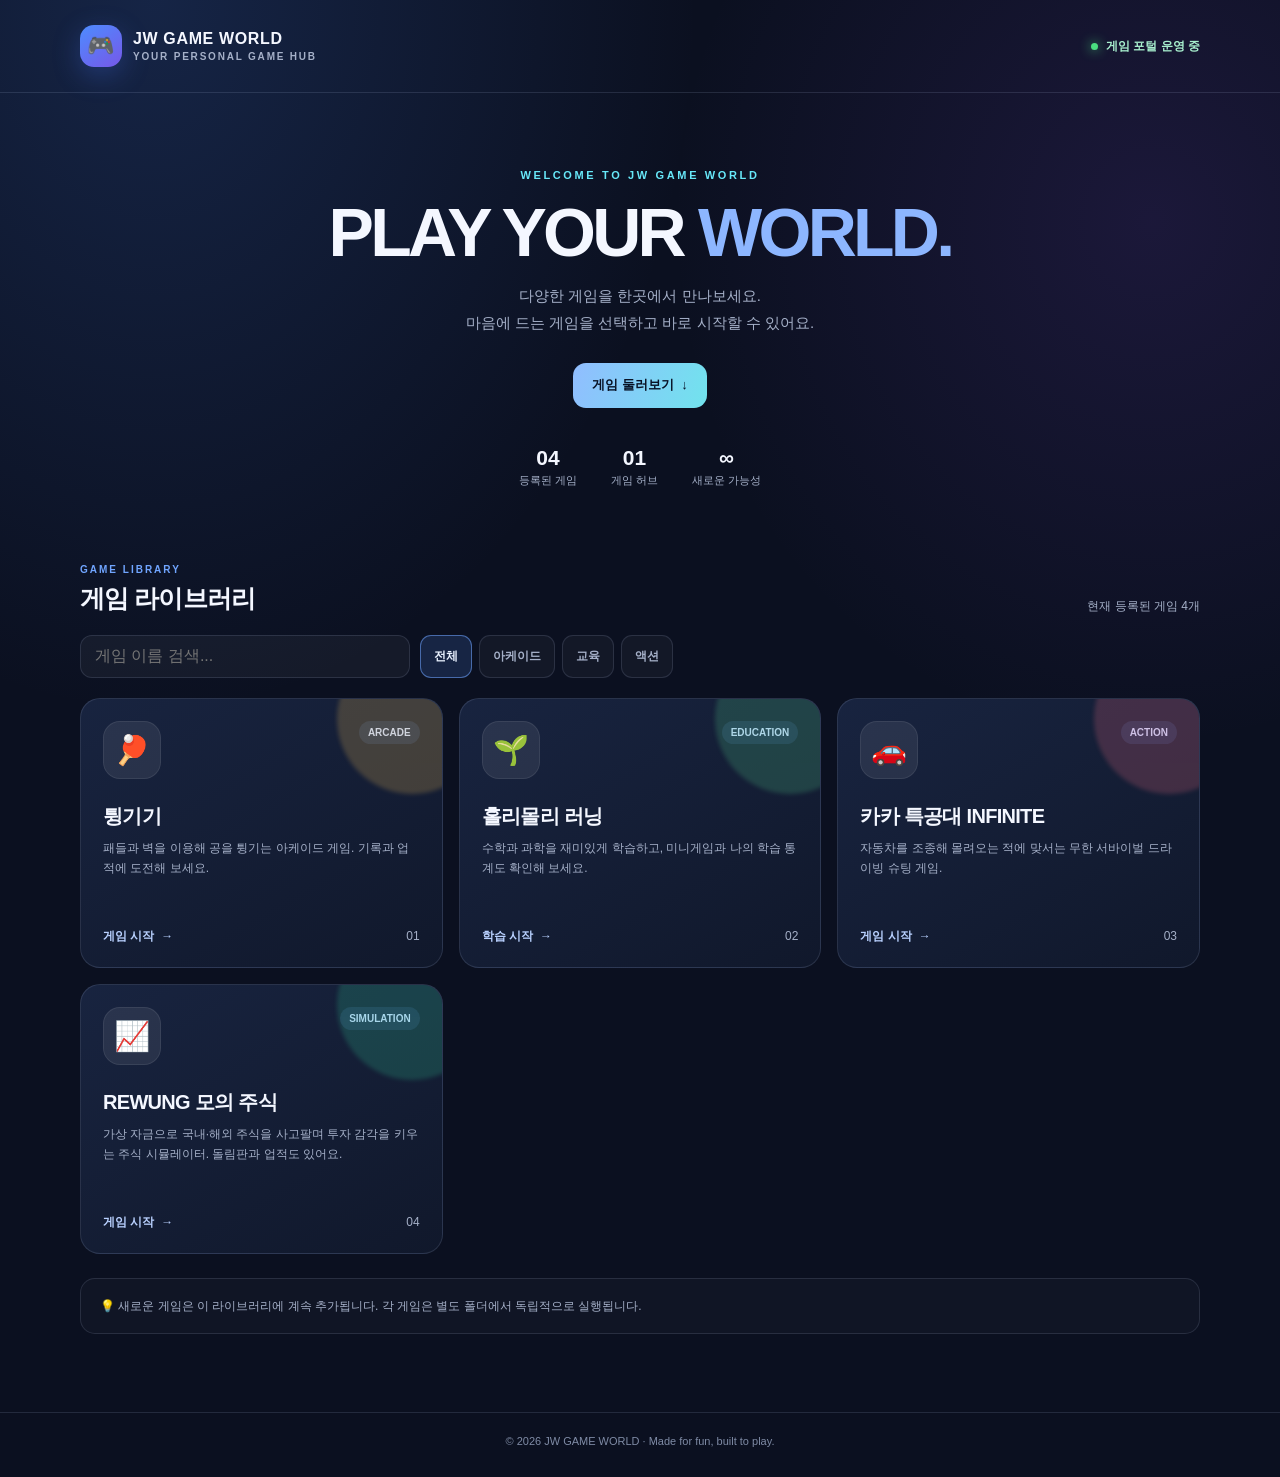
==== index.html @ 1ca13e0a "[ChatGPT] Remove rolling starball from game portal" ====
<!DOCTYPE html>
<html lang="ko">
<head>
  <meta charset="UTF-8">
  <meta name="viewport" content="width=device-width, initial-scale=1.0">
  <meta name="theme-color" content="#0b1020">
  <title>JW GAME WORLD</title>
  <meta name="description" content="JW GAME WORLD - 다양한 게임을 한곳에서 즐기는 나만의 게임 포털">
  <style>
    :root {
      color-scheme: dark;
      --bg: #0b1020;
      --panel: #131b30;
      --panel-hover: #192541;
      --text: #f4f7ff;
      --muted: #a5b0c8;
      --line: rgba(180, 198, 235, .14);
      --blue: #70a5ff;
      --cyan: #67e8f9;
    }
    * { box-sizing: border-box; }
    html { scroll-behavior: smooth; }
    body {
      margin: 0;
      min-height: 100vh;
      color: var(--text);
      background:
        radial-gradient(ellipse at 12% 0%, rgba(55, 102, 190, .24), transparent 34rem),
        radial-gradient(ellipse at 90% 15%, rgba(112, 65, 190, .16), transparent 30rem),
        var(--bg);
      font-family: Inter, Pretendard, -apple-system, BlinkMacSystemFont, "Segoe UI", sans-serif;
    }
    a { color: inherit; text-decoration: none; }
    button, input { font: inherit; }
    .wrap { width: min(1120px, calc(100% - 40px)); margin: 0 auto; }
    header { padding: 25px 0; border-bottom: 1px solid var(--line); }
    .nav { display: flex; align-items: center; justify-content: space-between; gap: 16px; }
    .brand { display: flex; align-items: center; gap: 11px; font-weight: 850; letter-spacing: .04em; }
    .brand-mark {
      display: grid; place-items: center; width: 42px; height: 42px; border-radius: 14px;
      background: linear-gradient(145deg, #4d8cff, #7658e8); font-size: 22px;
      box-shadow: 0 8px 28px rgba(76, 123, 255, .28);
    }
    .brand small { display: block; margin-top: 3px; color: var(--muted); font-size: 10px; letter-spacing: .18em; }
    .online { display: inline-flex; align-items: center; gap: 8px; color: #a8f0ce; font-size: 12px; font-weight: 700; }
    .online::before { content: ""; width: 7px; height: 7px; border-radius: 50%; background: #4ade80; box-shadow: 0 0 12px #4ade80; }
    .hero { padding: 76px 0 48px; text-align: center; }
    .eyebrow { color: var(--cyan); font-size: 11px; font-weight: 800; letter-spacing: .24em; }
    h1 { margin: 16px 0 14px; font-size: clamp(38px, 7vw, 68px); line-height: 1.04; letter-spacing: -.055em; }
    h1 span { color: #8db6ff; }
    .intro { max-width: 560px; margin: 0 auto; color: var(--muted); font-size: 15px; line-height: 1.8; }
    .hero-actions { display: flex; justify-content: center; gap: 12px; margin-top: 27px; flex-wrap: wrap; }
    .primary, .secondary { display: inline-flex; align-items: center; justify-content: center; min-height: 45px; padding: 0 19px; border-radius: 13px; font-size: 13px; font-weight: 800; transition: transform .18s, background .18s; }
    .primary { color: #081226; background: linear-gradient(110deg, #91bdff, #71e3ed); }
    .secondary { border: 1px solid var(--line); background: rgba(255,255,255,.035); color: var(--text); }
    .primary:hover, .secondary:hover { transform: translateY(-2px); }
    .stats { display: flex; justify-content: center; gap: 34px; margin-top: 38px; }
    .stat strong { display: block; font-size: 21px; }
    .stat span { color: var(--muted); font-size: 11px; }
    main { padding: 28px 0 78px; }
    .section-top { display: flex; align-items: end; justify-content: space-between; gap: 18px; margin-bottom: 20px; }
    .section-kicker { color: var(--blue); font-size: 10px; font-weight: 850; letter-spacing: .2em; }
    h2 { margin: 7px 0 0; font-size: 25px; letter-spacing: -.035em; }
    .section-note { color: var(--muted); font-size: 12px; }
    .toolbar { display: flex; gap: 10px; margin-bottom: 20px; }
    .search { width: min(100%, 330px); min-height: 43px; padding: 0 14px; border: 1px solid var(--line); border-radius: 12px; outline: none; background: rgba(255,255,255,.045); color: var(--text); }
    .search:focus { border-color: #76a8ff; box-shadow: 0 0 0 3px rgba(118,168,255,.12); }
    .filters { display: flex; gap: 7px; flex-wrap: wrap; }
    .filter { padding: 0 13px; min-height: 40px; border: 1px solid var(--line); border-radius: 11px; color: var(--muted); background: rgba(255,255,255,.035); cursor: pointer; font-size: 12px; font-weight: 700; }
    .filter[aria-pressed="true"] { color: #eaf2ff; border-color: rgba(112,165,255,.55); background: rgba(80,133,230,.18); }
    .grid { display: grid; grid-template-columns: repeat(3, minmax(0, 1fr)); gap: 16px; }
    .game-card {
      position: relative; display: flex; min-height: 270px; flex-direction: column; overflow: hidden;
      padding: 22px; border: 1px solid var(--line); border-radius: 20px;
      background: linear-gradient(150deg, rgba(25,37,65,.96), rgba(17,25,44,.96));
      transition: transform .2s, border-color .2s, background .2s;
    }
    .game-card:hover { transform: translateY(-5px); border-color: rgba(126,171,255,.5); background: var(--panel-hover); }
    .game-card[hidden] { display: none; }
    .card-glow { position: absolute; width: 150px; height: 150px; right: -45px; top: -55px; border-radius: 50%; filter: blur(2px); opacity: .2; pointer-events: none; }
    .bounce .card-glow { background: #ffc857; }
    .learning .card-glow { background: #58d68d; }
    .kaka .card-glow { background: #fb7185; }
    .stock .card-glow { background: #35d39a; }
    .card-head { display: flex; align-items: flex-start; justify-content: space-between; gap: 12px; }
    .game-icon { display: grid; place-items: center; width: 58px; height: 58px; border-radius: 17px; font-size: 29px; background: rgba(255,255,255,.08); border: 1px solid rgba(255,255,255,.08); }
    .tag { padding: 6px 9px; border-radius: 999px; color: #c5d7ff; background: rgba(112,165,255,.13); font-size: 10px; font-weight: 800; }
    .game-card h3 { margin: 24px 0 8px; font-size: 20px; letter-spacing: -.035em; }
    .game-card p { min-height: 42px; margin: 0; color: var(--muted); font-size: 12px; line-height: 1.7; }
    .card-bottom { display: flex; align-items: center; justify-content: space-between; gap: 10px; margin-top: auto; padding-top: 22px; }
    .launch { display: inline-flex; align-items: center; gap: 7px; color: #b9d1ff; font-size: 12px; font-weight: 850; }
    .launch span { transition: transform .18s; }
    .game-card:hover .launch span { transform: translateX(4px); }
    .empty { display: none; padding: 35px; border: 1px dashed var(--line); border-radius: 16px; color: var(--muted); text-align: center; }
    .empty.show { display: block; }
    .note { margin-top: 24px; padding: 17px 19px; border: 1px solid var(--line); border-radius: 15px; color: var(--muted); background: rgba(255,255,255,.025); font-size: 12px; line-height: 1.7; }
    footer { padding: 22px 0 30px; border-top: 1px solid var(--line); color: #7f8ba5; text-align: center; font-size: 11px; }
    @media (max-width: 760px) {
      .grid { grid-template-columns: repeat(2, minmax(0, 1fr)); }
      .hero { padding-top: 58px; }
      .section-top { align-items: flex-start; flex-direction: column; }
    }
    @media (max-width: 520px) {
      .wrap { width: min(100% - 28px, 1120px); }
      header { padding: 17px 0; }
      .grid { grid-template-columns: 1fr; }
      .game-card { min-height: 245px; }
      .toolbar { flex-direction: column; }
      .search { width: 100%; }
      .stats { gap: 22px; }
      .hero { padding: 52px 0 35px; }
      .intro { font-size: 13px; }
    }
  </style>
</head>
<body>
  <header>
    <div class="wrap nav">
      <a class="brand" href="./" aria-label="JW GAME WORLD 홈">
        <span class="brand-mark">🎮</span>
        <span>JW GAME WORLD<small>YOUR PERSONAL GAME HUB</small></span>
      </a>
      <span class="online">게임 포털 운영 중</span>
    </div>
  </header>

  <section class="hero">
    <div class="wrap">
      <div class="eyebrow">WELCOME TO JW GAME WORLD</div>
      <h1>PLAY YOUR <span>WORLD.</span></h1>
      <p class="intro">다양한 게임을 한곳에서 만나보세요.<br>마음에 드는 게임을 선택하고 바로 시작할 수 있어요.</p>
      <div class="hero-actions">
        <a class="primary" href="#games">게임 둘러보기&nbsp; ↓</a>
      </div>
      <div class="stats" aria-label="게임 통계">
        <div class="stat"><strong>04</strong><span>등록된 게임</span></div>
        <div class="stat"><strong>01</strong><span>게임 허브</span></div>
        <div class="stat"><strong>∞</strong><span>새로운 가능성</span></div>
      </div>
    </div>
  </section>

  <main class="wrap" id="games">
    <div class="section-top">
      <div><div class="section-kicker">GAME LIBRARY</div><h2>게임 라이브러리</h2></div>
      <div class="section-note">현재 등록된 게임 4개</div>
    </div>
    <div class="toolbar">
      <input class="search" id="gameSearch" type="search" placeholder="게임 이름 검색..." aria-label="게임 이름 검색">
      <div class="filters" aria-label="카테고리 필터">
        <button class="filter" type="button" data-filter="all" aria-pressed="true">전체</button>
        <button class="filter" type="button" data-filter="arcade" aria-pressed="false">아케이드</button>
        <button class="filter" type="button" data-filter="education" aria-pressed="false">교육</button>
        <button class="filter" type="button" data-filter="action" aria-pressed="false">액션</button>
      </div>
    </div>

    <div class="grid" id="gameGrid">
      <a class="game-card bounce" href="./bounce/" data-category="arcade" data-name="튕기기 벽 튕기기 아케이드">
        <span class="card-glow"></span>
        <div class="card-head"><span class="game-icon">🏓</span><span class="tag">ARCADE</span></div>
        <h3>튕기기</h3>
        <p>패들과 벽을 이용해 공을 튕기는 아케이드 게임. 기록과 업적에 도전해 보세요.</p>
        <div class="card-bottom"><span class="launch">게임 시작 <span>→</span></span><span class="section-note">01</span></div>
      </a>

      <a class="game-card learning" href="./holimoli/" data-category="education" data-name="홀리몰리 러닝 수학 과학 학습">
        <span class="card-glow"></span>
        <div class="card-head"><span class="game-icon">🌱</span><span class="tag">EDUCATION</span></div>
        <h3>홀리몰리 러닝</h3>
        <p>수학과 과학을 재미있게 학습하고, 미니게임과 나의 학습 통계도 확인해 보세요.</p>
        <div class="card-bottom"><span class="launch">학습 시작 <span>→</span></span><span class="section-note">02</span></div>
      </a>

      <a class="game-card kaka" href="./kaka/" data-category="action" data-name="카카 특공대 infinite 자동차 서바이벌 슈팅">
        <span class="card-glow"></span>
        <div class="card-head"><span class="game-icon">🚗</span><span class="tag">ACTION</span></div>
        <h3>카카 특공대 INFINITE</h3>
        <p>자동차를 조종해 몰려오는 적에 맞서는 무한 서바이벌 드라이빙 슈팅 게임.</p>
        <div class="card-bottom"><span class="launch">게임 시작 <span>→</span></span><span class="section-note">03</span></div>
      </a>

      <a class="game-card stock" href="./stock/" data-category="education" data-name="모의 주식 주식 투자 시뮬레이터 증권 경제 학습">
        <span class="card-glow"></span>
        <div class="card-head"><span class="game-icon">📈</span><span class="tag">SIMULATION</span></div>
        <h3>REWUNG 모의 주식</h3>
        <p>가상 자금으로 국내·해외 주식을 사고팔며 투자 감각을 키우는 주식 시뮬레이터. 돌림판과 업적도 있어요.</p>
        <div class="card-bottom"><span class="launch">게임 시작 <span>→</span></span><span class="section-note">04</span></div>
      </a>
    </div>
    <div class="empty" id="emptyState">검색 결과가 없어요. 다른 이름이나 카테고리를 선택해 보세요.</div>
    <div class="note">💡 새로운 게임은 이 라이브러리에 계속 추가됩니다. 각 게임은 별도 폴더에서 독립적으로 실행됩니다.</div>
  </main>

  <footer><div class="wrap">© 2026 JW GAME WORLD · Made for fun, built to play.</div></footer>

  <script>
    (() => {
      const search = document.getElementById('gameSearch');
      const cards = [...document.querySelectorAll('.game-card')];
      const filters = [...document.querySelectorAll('.filter')];
      const empty = document.getElementById('emptyState');
      let category = 'all';

      function updateGames() {
        const query = search.value.trim().toLocaleLowerCase();
        let visible = 0;
        cards.forEach(card => {
          const matchesCategory = category === 'all' || card.dataset.category === category;
          const matchesSearch = !query || (card.dataset.name + ' ' + card.innerText).toLocaleLowerCase().includes(query);
          const show = matchesCategory && matchesSearch;
          card.hidden = !show;
          if (show) visible++;
        });
        empty.classList.toggle('show', visible === 0);
      }

      filters.forEach(button => {
        button.addEventListener('click', () => {
          category = button.dataset.filter;
          filters.forEach(item => item.setAttribute('aria-pressed', String(item === button)));
          updateGames();
        });
      });
      search.addEventListener('input', updateGames);
    })();
  </script>
</body>
</html>
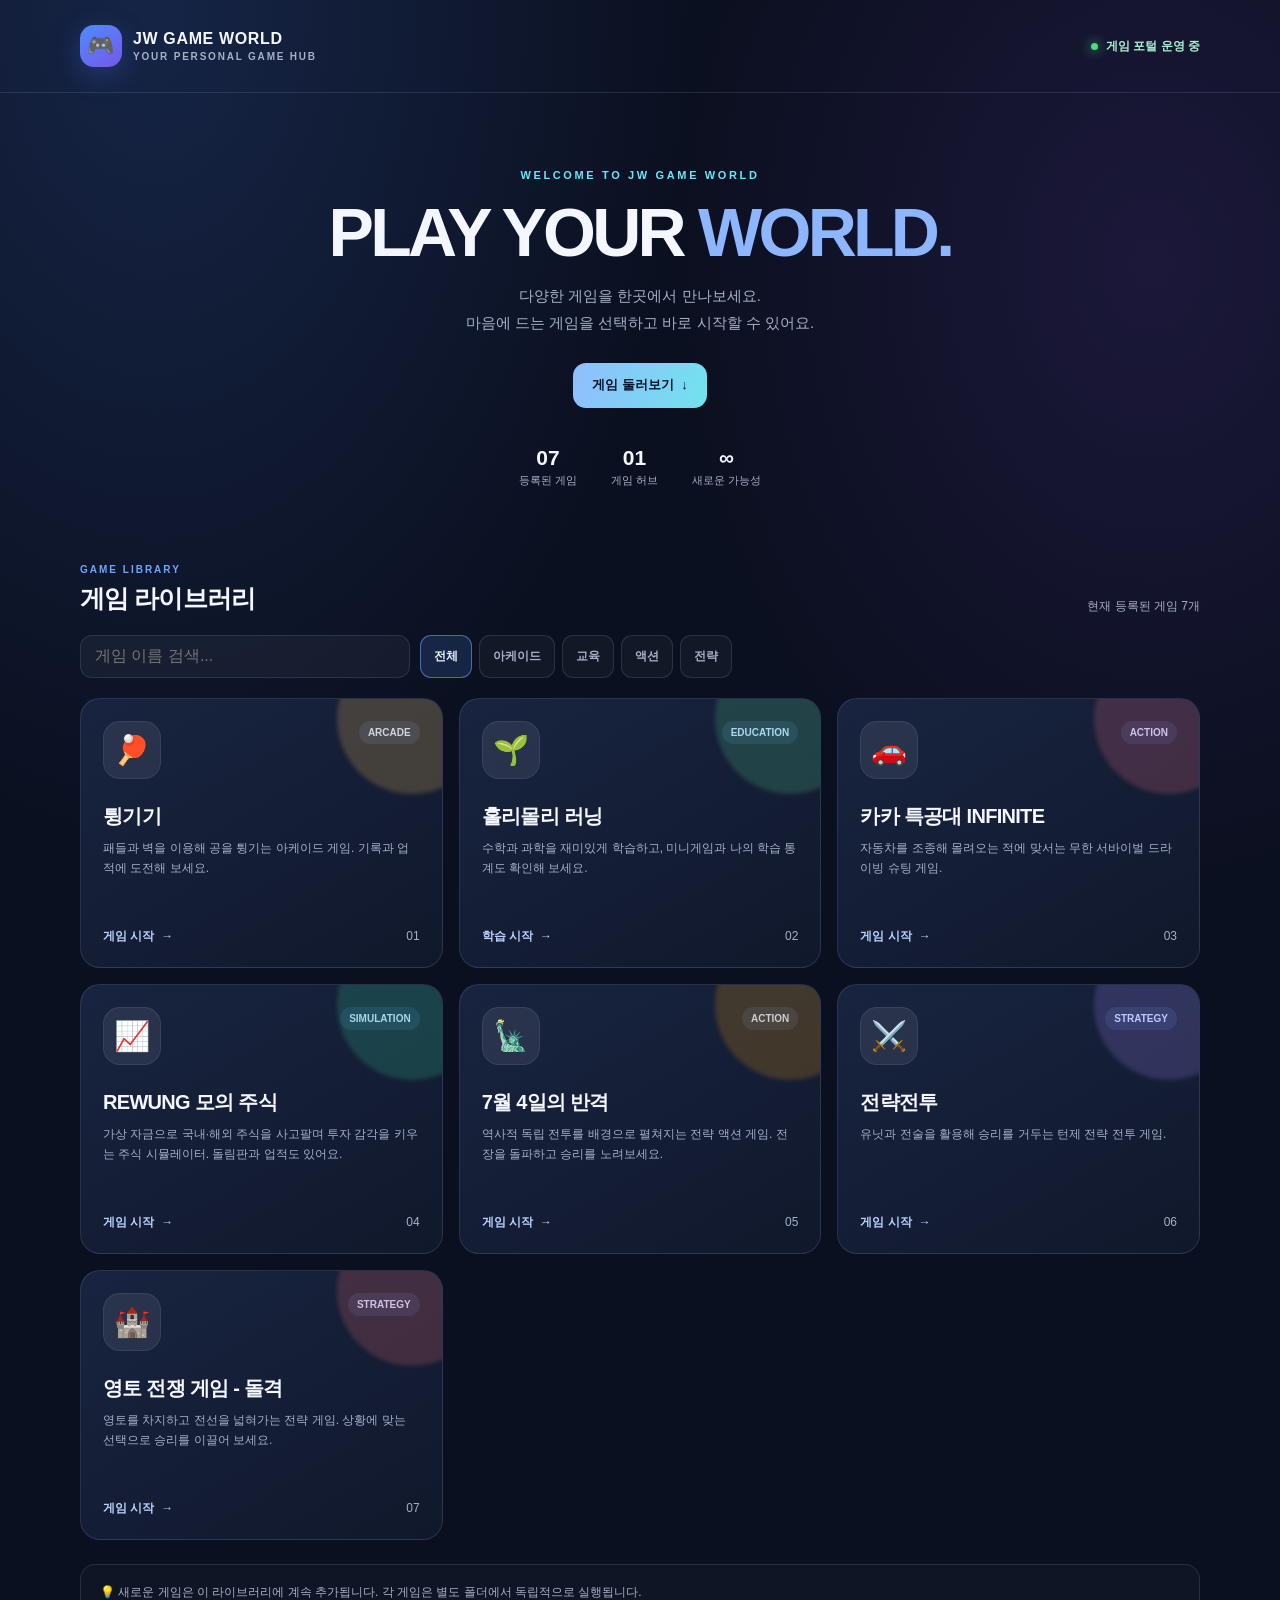
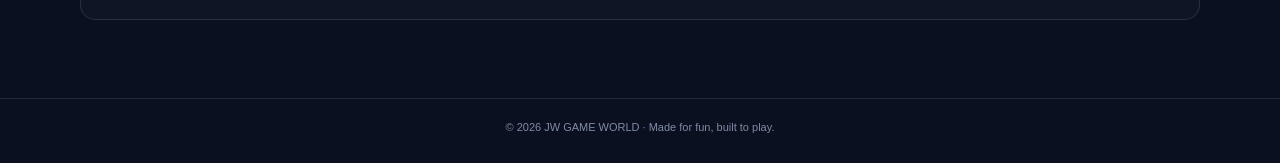
==== commit 727a1a8b: "[ChatGPT] Link remaining games on start page" ====
--- a/index.html
+++ b/index.html
@@ -82,6 +82,9 @@
     .learning .card-glow { background: #58d68d; }
     .kaka .card-glow { background: #fb7185; }
     .stock .card-glow { background: #35d39a; }
+    .independence .card-glow { background: #f59e0b; }
+    .minitactics .card-glow { background: #a78bfa; }
+    .territorywar .card-glow { background: #f87171; }
     .card-head { display: flex; align-items: flex-start; justify-content: space-between; gap: 12px; }
     .game-icon { display: grid; place-items: center; width: 58px; height: 58px; border-radius: 17px; font-size: 29px; background: rgba(255,255,255,.08); border: 1px solid rgba(255,255,255,.08); }
     .tag { padding: 6px 9px; border-radius: 999px; color: #c5d7ff; background: rgba(112,165,255,.13); font-size: 10px; font-weight: 800; }
@@ -133,7 +136,7 @@
         <a class="primary" href="#games">게임 둘러보기&nbsp; ↓</a>
       </div>
       <div class="stats" aria-label="게임 통계">
-        <div class="stat"><strong>04</strong><span>등록된 게임</span></div>
+        <div class="stat"><strong>07</strong><span>등록된 게임</span></div>
         <div class="stat"><strong>01</strong><span>게임 허브</span></div>
         <div class="stat"><strong>∞</strong><span>새로운 가능성</span></div>
       </div>
@@ -143,7 +146,7 @@
   <main class="wrap" id="games">
     <div class="section-top">
       <div><div class="section-kicker">GAME LIBRARY</div><h2>게임 라이브러리</h2></div>
-      <div class="section-note">현재 등록된 게임 4개</div>
+      <div class="section-note">현재 등록된 게임 7개</div>
     </div>
     <div class="toolbar">
       <input class="search" id="gameSearch" type="search" placeholder="게임 이름 검색..." aria-label="게임 이름 검색">
@@ -152,6 +155,7 @@
         <button class="filter" type="button" data-filter="arcade" aria-pressed="false">아케이드</button>
         <button class="filter" type="button" data-filter="education" aria-pressed="false">교육</button>
         <button class="filter" type="button" data-filter="action" aria-pressed="false">액션</button>
+        <button class="filter" type="button" data-filter="strategy" aria-pressed="false">전략</button>
       </div>
     </div>
 
@@ -186,6 +190,30 @@
         <h3>REWUNG 모의 주식</h3>
         <p>가상 자금으로 국내·해외 주식을 사고팔며 투자 감각을 키우는 주식 시뮬레이터. 돌림판과 업적도 있어요.</p>
         <div class="card-bottom"><span class="launch">게임 시작 <span>→</span></span><span class="section-note">04</span></div>
+      </a>
+
+      <a class="game-card independence" href="./independence/" data-category="action" data-name="7월 4일의 반격 독립 전투 전략">
+        <span class="card-glow"></span>
+        <div class="card-head"><span class="game-icon">🗽</span><span class="tag">ACTION</span></div>
+        <h3>7월 4일의 반격</h3>
+        <p>역사적 독립 전투를 배경으로 펼쳐지는 전략 액션 게임. 전장을 돌파하고 승리를 노려보세요.</p>
+        <div class="card-bottom"><span class="launch">게임 시작 <span>→</span></span><span class="section-note">05</span></div>
+      </a>
+
+      <a class="game-card minitactics" href="./minitactics/" data-category="strategy" data-name="전략전투 미니 택틱스 전술">
+        <span class="card-glow"></span>
+        <div class="card-head"><span class="game-icon">⚔️</span><span class="tag">STRATEGY</span></div>
+        <h3>전략전투</h3>
+        <p>유닛과 전술을 활용해 승리를 거두는 턴제 전략 전투 게임.</p>
+        <div class="card-bottom"><span class="launch">게임 시작 <span>→</span></span><span class="section-note">06</span></div>
+      </a>
+
+      <a class="game-card territorywar" href="./territorywar/" data-category="strategy" data-name="영토 전쟁 게임 돌격 영토 점령 전략">
+        <span class="card-glow"></span>
+        <div class="card-head"><span class="game-icon">🏰</span><span class="tag">STRATEGY</span></div>
+        <h3>영토 전쟁 게임 - 돌격</h3>
+        <p>영토를 차지하고 전선을 넓혀가는 전략 게임. 상황에 맞는 선택으로 승리를 이끌어 보세요.</p>
+        <div class="card-bottom"><span class="launch">게임 시작 <span>→</span></span><span class="section-note">07</span></div>
       </a>
     </div>
     <div class="empty" id="emptyState">검색 결과가 없어요. 다른 이름이나 카테고리를 선택해 보세요.</div>
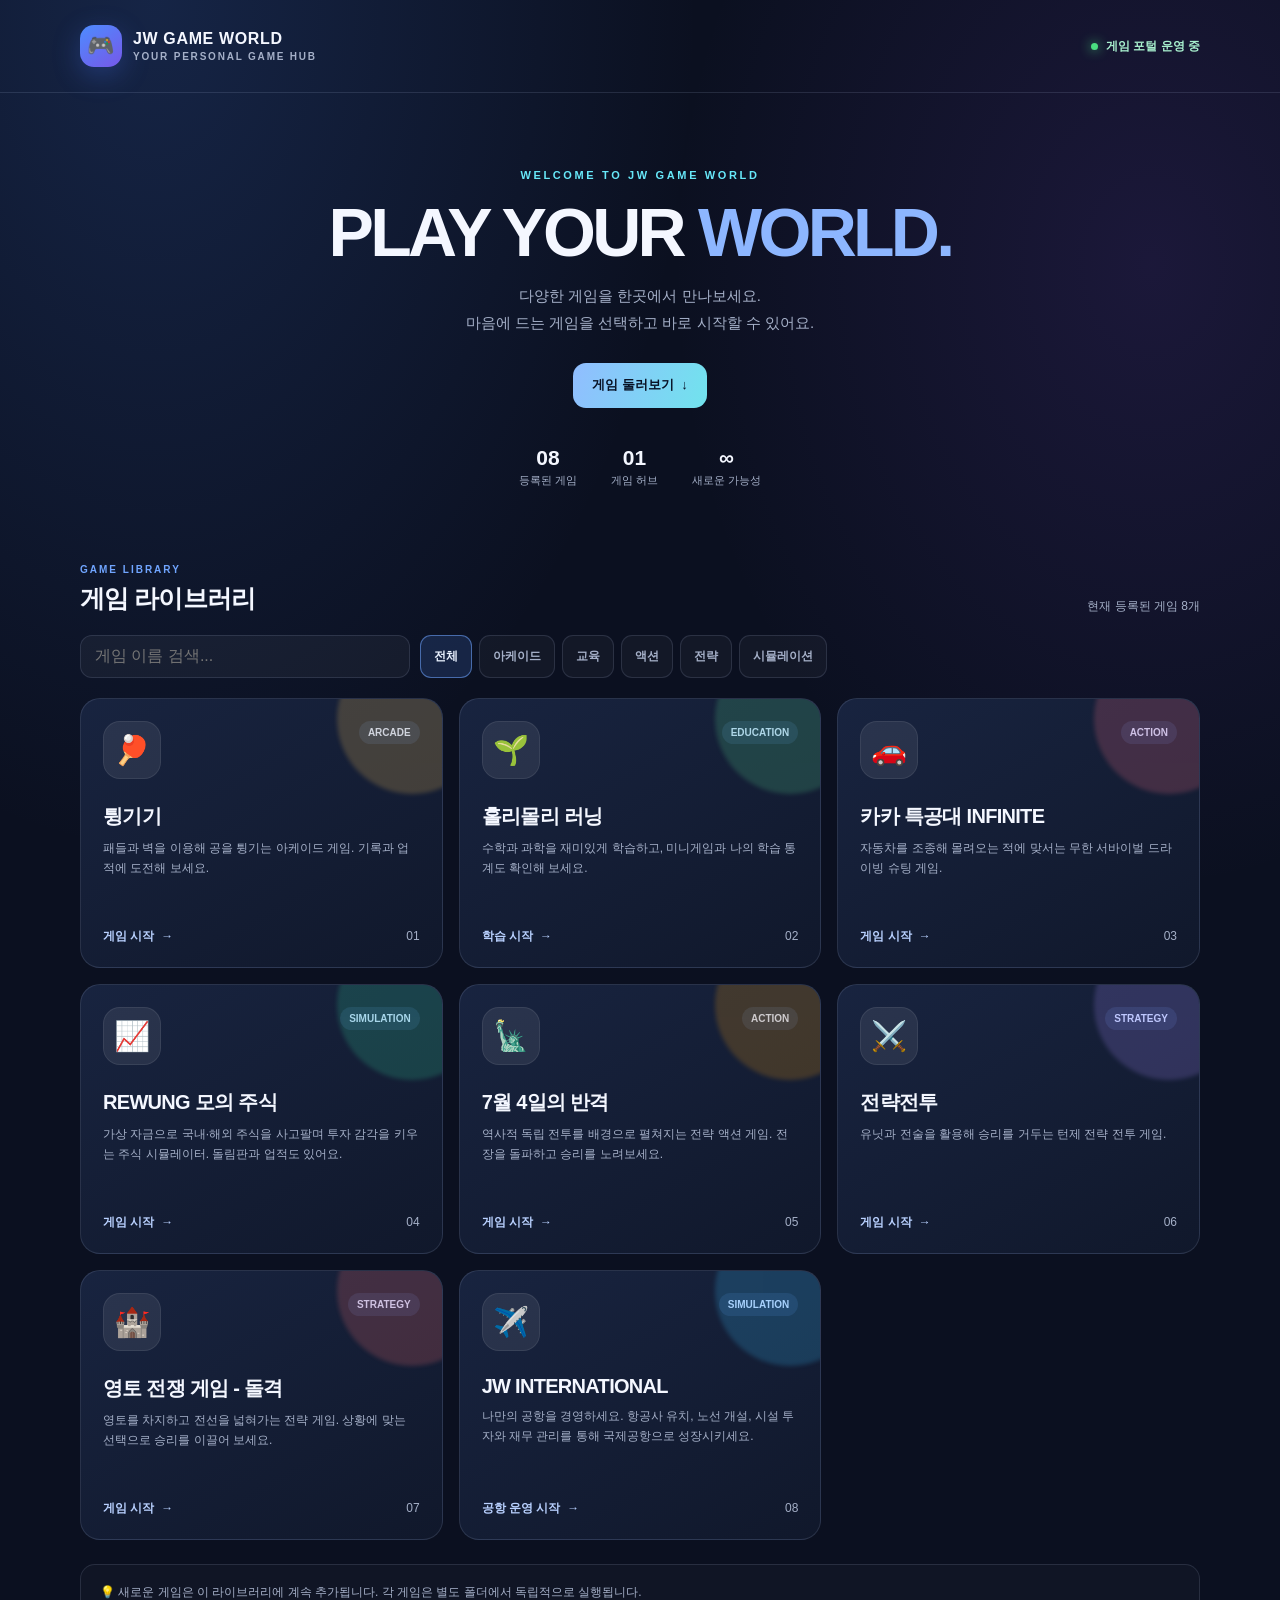
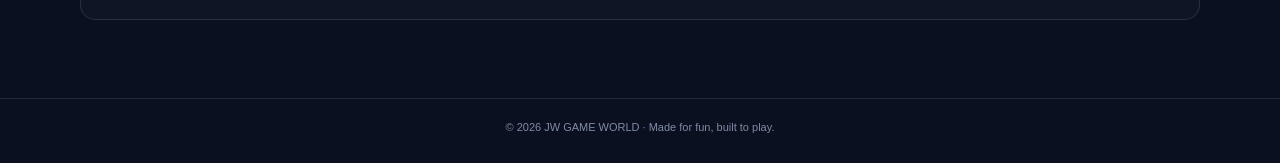
==== commit 86db9c01: "[ChatGPT] Add airport simulator to game portal" ====
--- a/index.html
+++ b/index.html
@@ -85,6 +85,7 @@
     .independence .card-glow { background: #f59e0b; }
     .minitactics .card-glow { background: #a78bfa; }
     .territorywar .card-glow { background: #f87171; }
+    .airport .card-glow { background: #38bdf8; }
     .card-head { display: flex; align-items: flex-start; justify-content: space-between; gap: 12px; }
     .game-icon { display: grid; place-items: center; width: 58px; height: 58px; border-radius: 17px; font-size: 29px; background: rgba(255,255,255,.08); border: 1px solid rgba(255,255,255,.08); }
     .tag { padding: 6px 9px; border-radius: 999px; color: #c5d7ff; background: rgba(112,165,255,.13); font-size: 10px; font-weight: 800; }
@@ -136,7 +137,7 @@
         <a class="primary" href="#games">게임 둘러보기&nbsp; ↓</a>
       </div>
       <div class="stats" aria-label="게임 통계">
-        <div class="stat"><strong>07</strong><span>등록된 게임</span></div>
+        <div class="stat"><strong>08</strong><span>등록된 게임</span></div>
         <div class="stat"><strong>01</strong><span>게임 허브</span></div>
         <div class="stat"><strong>∞</strong><span>새로운 가능성</span></div>
       </div>
@@ -146,7 +147,7 @@
   <main class="wrap" id="games">
     <div class="section-top">
       <div><div class="section-kicker">GAME LIBRARY</div><h2>게임 라이브러리</h2></div>
-      <div class="section-note">현재 등록된 게임 7개</div>
+      <div class="section-note">현재 등록된 게임 8개</div>
     </div>
     <div class="toolbar">
       <input class="search" id="gameSearch" type="search" placeholder="게임 이름 검색..." aria-label="게임 이름 검색">
@@ -156,6 +157,7 @@
         <button class="filter" type="button" data-filter="education" aria-pressed="false">교육</button>
         <button class="filter" type="button" data-filter="action" aria-pressed="false">액션</button>
         <button class="filter" type="button" data-filter="strategy" aria-pressed="false">전략</button>
+        <button class="filter" type="button" data-filter="simulation" aria-pressed="false">시뮬레이션</button>
       </div>
     </div>
 
@@ -214,6 +216,14 @@
         <h3>영토 전쟁 게임 - 돌격</h3>
         <p>영토를 차지하고 전선을 넓혀가는 전략 게임. 상황에 맞는 선택으로 승리를 이끌어 보세요.</p>
         <div class="card-bottom"><span class="launch">게임 시작 <span>→</span></span><span class="section-note">07</span></div>
+      </a>
+
+      <a class="game-card airport" href="./airport/" data-category="simulation" data-name="jw international 공항 운영 시뮬레이터 공항 경영 항공사">
+        <span class="card-glow"></span>
+        <div class="card-head"><span class="game-icon">✈️</span><span class="tag">SIMULATION</span></div>
+        <h3>JW INTERNATIONAL</h3>
+        <p>나만의 공항을 경영하세요. 항공사 유치, 노선 개설, 시설 투자와 재무 관리를 통해 국제공항으로 성장시키세요.</p>
+        <div class="card-bottom"><span class="launch">공항 운영 시작 <span>→</span></span><span class="section-note">08</span></div>
       </a>
     </div>
     <div class="empty" id="emptyState">검색 결과가 없어요. 다른 이름이나 카테고리를 선택해 보세요.</div>
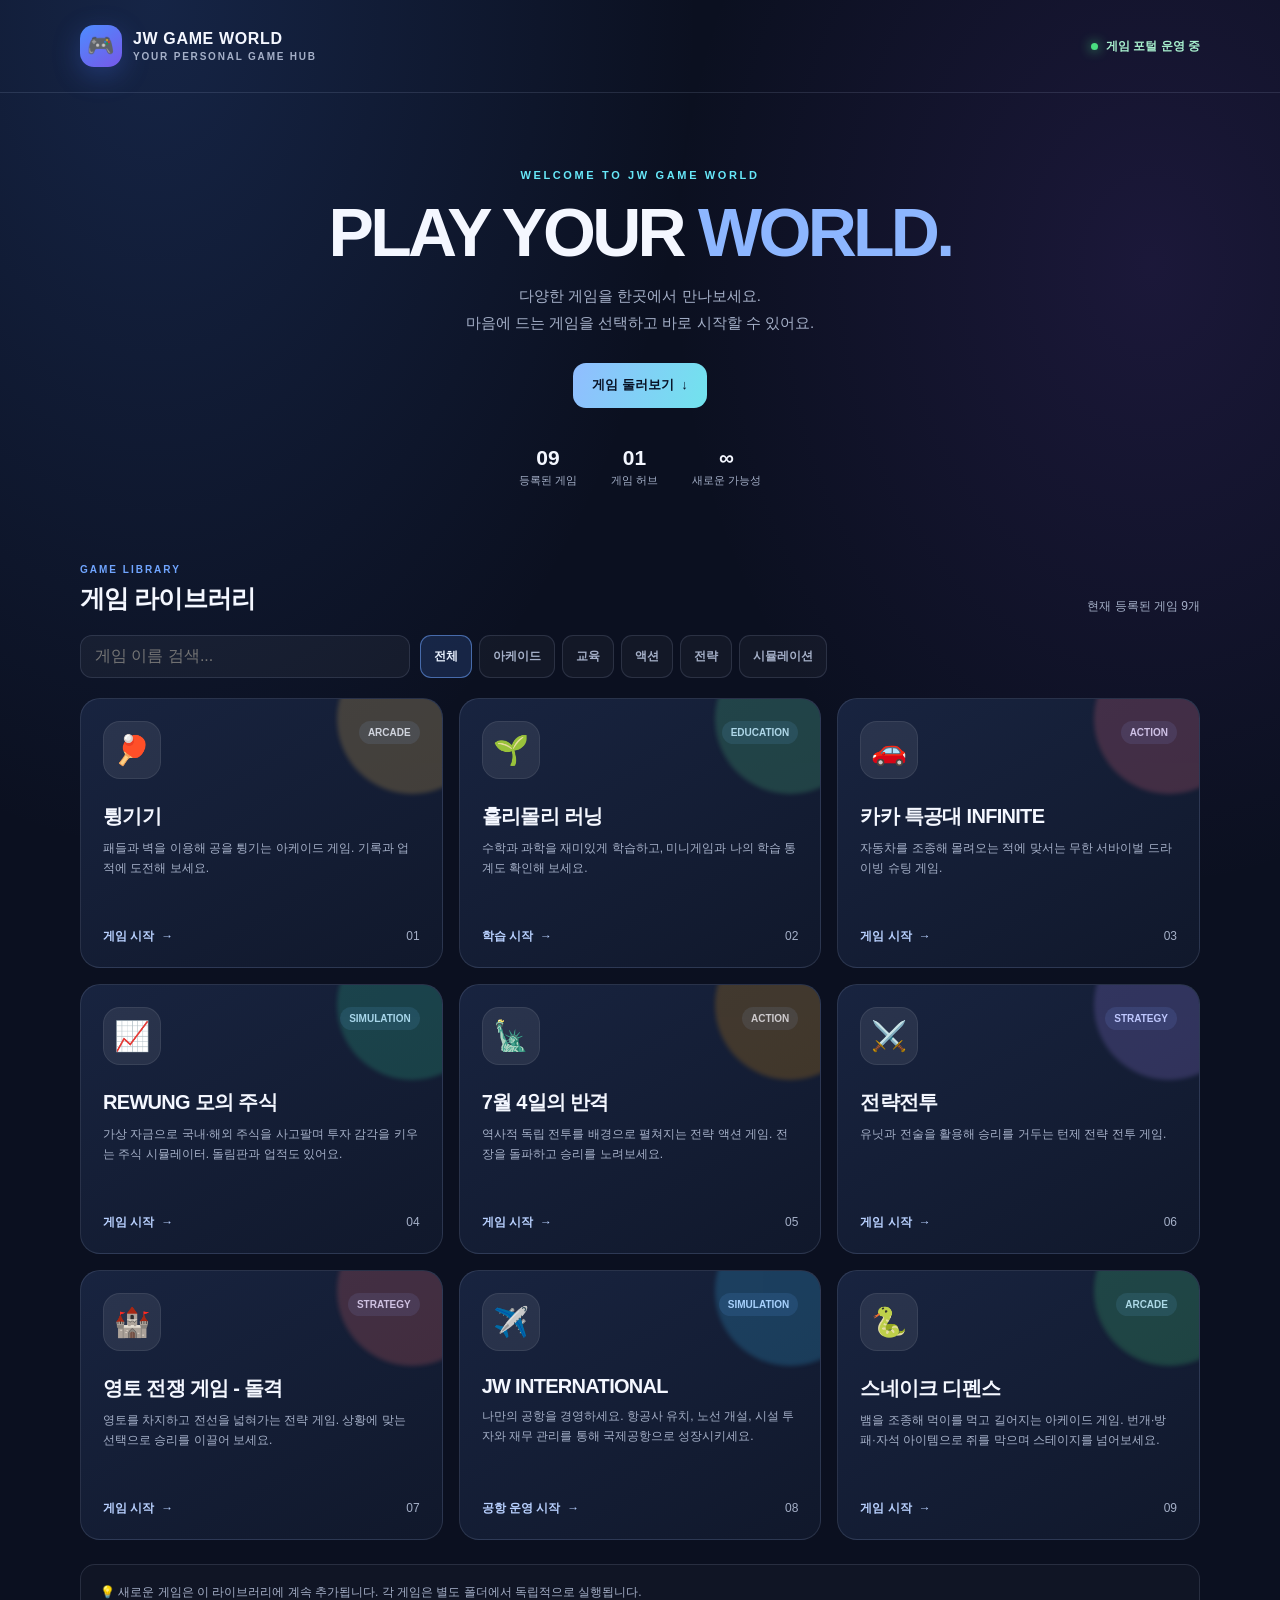
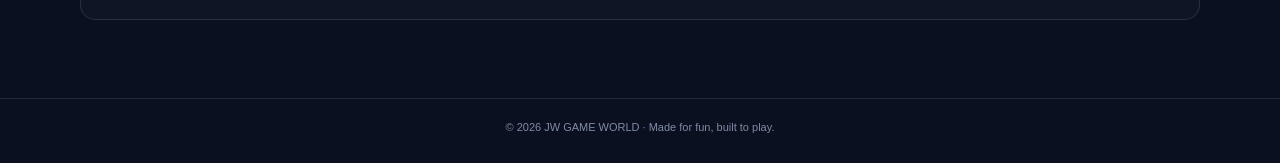
==== commit 64cb0a6e: "[Claude] 시작페이지에 스네이크 디펜스 카드 연결" ====
--- a/index.html
+++ b/index.html
@@ -86,6 +86,7 @@
     .minitactics .card-glow { background: #a78bfa; }
     .territorywar .card-glow { background: #f87171; }
     .airport .card-glow { background: #38bdf8; }
+    .snake .card-glow { background: #4ade80; }
     .card-head { display: flex; align-items: flex-start; justify-content: space-between; gap: 12px; }
     .game-icon { display: grid; place-items: center; width: 58px; height: 58px; border-radius: 17px; font-size: 29px; background: rgba(255,255,255,.08); border: 1px solid rgba(255,255,255,.08); }
     .tag { padding: 6px 9px; border-radius: 999px; color: #c5d7ff; background: rgba(112,165,255,.13); font-size: 10px; font-weight: 800; }
@@ -137,7 +138,7 @@
         <a class="primary" href="#games">게임 둘러보기&nbsp; ↓</a>
       </div>
       <div class="stats" aria-label="게임 통계">
-        <div class="stat"><strong>08</strong><span>등록된 게임</span></div>
+        <div class="stat"><strong>09</strong><span>등록된 게임</span></div>
         <div class="stat"><strong>01</strong><span>게임 허브</span></div>
         <div class="stat"><strong>∞</strong><span>새로운 가능성</span></div>
       </div>
@@ -147,7 +148,7 @@
   <main class="wrap" id="games">
     <div class="section-top">
       <div><div class="section-kicker">GAME LIBRARY</div><h2>게임 라이브러리</h2></div>
-      <div class="section-note">현재 등록된 게임 8개</div>
+      <div class="section-note">현재 등록된 게임 9개</div>
     </div>
     <div class="toolbar">
       <input class="search" id="gameSearch" type="search" placeholder="게임 이름 검색..." aria-label="게임 이름 검색">
@@ -224,6 +225,14 @@
         <h3>JW INTERNATIONAL</h3>
         <p>나만의 공항을 경영하세요. 항공사 유치, 노선 개설, 시설 투자와 재무 관리를 통해 국제공항으로 성장시키세요.</p>
         <div class="card-bottom"><span class="launch">공항 운영 시작 <span>→</span></span><span class="section-note">08</span></div>
+      </a>
+
+      <a class="game-card snake" href="./snake/" data-category="arcade" data-name="스네이크 디펜스 뱀 먹이 아이템 스테이지 아케이드">
+        <span class="card-glow"></span>
+        <div class="card-head"><span class="game-icon">🐍</span><span class="tag">ARCADE</span></div>
+        <h3>스네이크 디펜스</h3>
+        <p>뱀을 조종해 먹이를 먹고 길어지는 아케이드 게임. 번개·방패·자석 아이템으로 쥐를 막으며 스테이지를 넘어보세요.</p>
+        <div class="card-bottom"><span class="launch">게임 시작 <span>→</span></span><span class="section-note">09</span></div>
       </a>
     </div>
     <div class="empty" id="emptyState">검색 결과가 없어요. 다른 이름이나 카테고리를 선택해 보세요.</div>
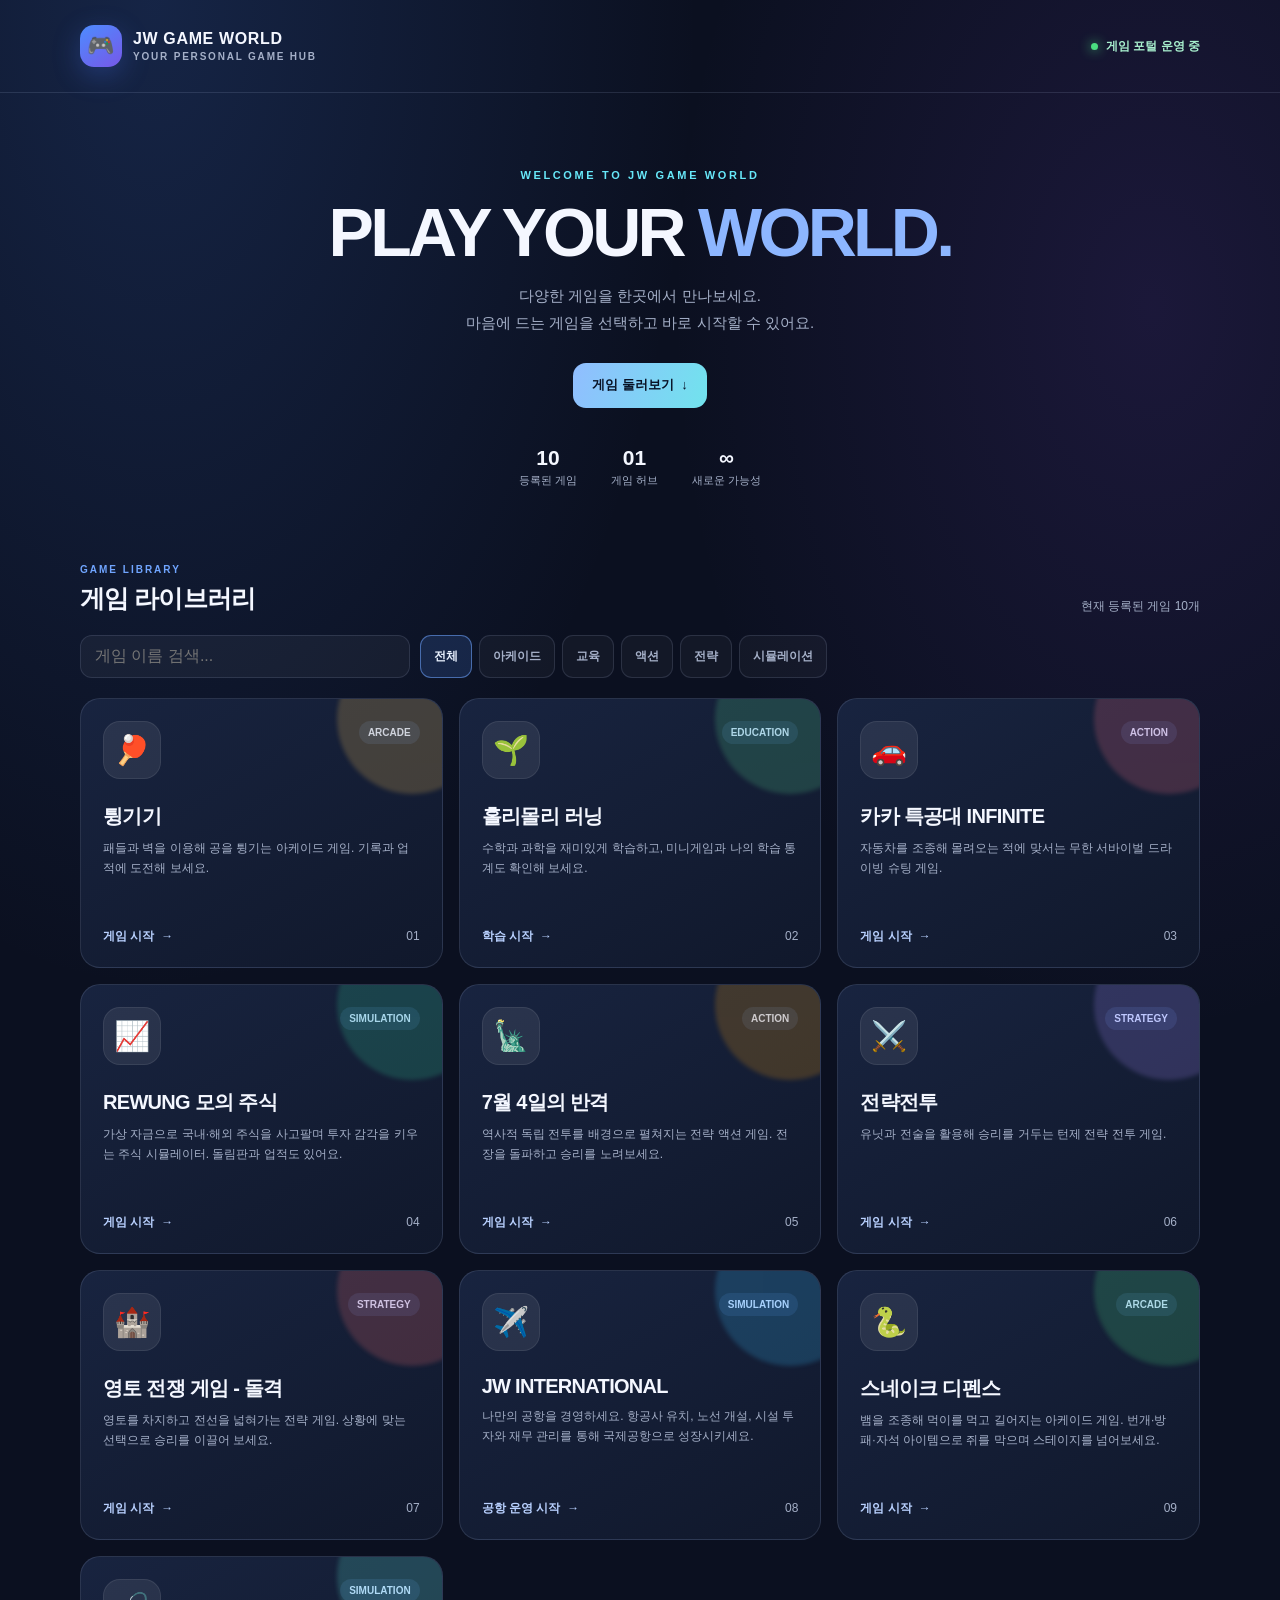
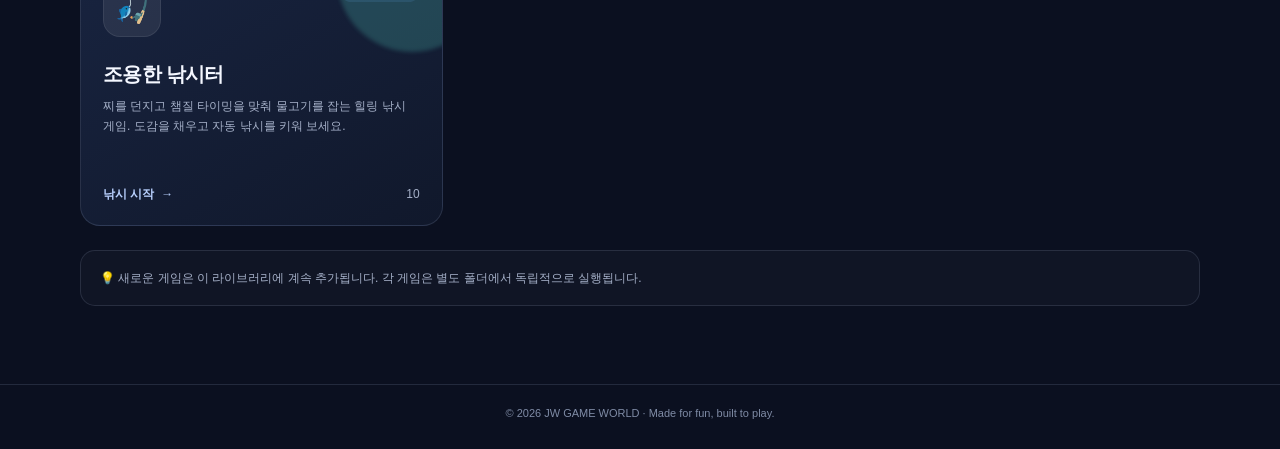
==== commit bc52d0bb: "[Claude] 조용한 낚시터 게임 추가 및 시작페이지 연결" ====
--- a/index.html
+++ b/index.html
@@ -87,6 +87,7 @@
     .territorywar .card-glow { background: #f87171; }
     .airport .card-glow { background: #38bdf8; }
     .snake .card-glow { background: #4ade80; }
+    .fishing .card-glow { background: #5eead4; }
     .card-head { display: flex; align-items: flex-start; justify-content: space-between; gap: 12px; }
     .game-icon { display: grid; place-items: center; width: 58px; height: 58px; border-radius: 17px; font-size: 29px; background: rgba(255,255,255,.08); border: 1px solid rgba(255,255,255,.08); }
     .tag { padding: 6px 9px; border-radius: 999px; color: #c5d7ff; background: rgba(112,165,255,.13); font-size: 10px; font-weight: 800; }
@@ -138,7 +139,7 @@
         <a class="primary" href="#games">게임 둘러보기&nbsp; ↓</a>
       </div>
       <div class="stats" aria-label="게임 통계">
-        <div class="stat"><strong>09</strong><span>등록된 게임</span></div>
+        <div class="stat"><strong>10</strong><span>등록된 게임</span></div>
         <div class="stat"><strong>01</strong><span>게임 허브</span></div>
         <div class="stat"><strong>∞</strong><span>새로운 가능성</span></div>
       </div>
@@ -148,7 +149,7 @@
   <main class="wrap" id="games">
     <div class="section-top">
       <div><div class="section-kicker">GAME LIBRARY</div><h2>게임 라이브러리</h2></div>
-      <div class="section-note">현재 등록된 게임 9개</div>
+      <div class="section-note">현재 등록된 게임 10개</div>
     </div>
     <div class="toolbar">
       <input class="search" id="gameSearch" type="search" placeholder="게임 이름 검색..." aria-label="게임 이름 검색">
@@ -233,6 +234,14 @@
         <h3>스네이크 디펜스</h3>
         <p>뱀을 조종해 먹이를 먹고 길어지는 아케이드 게임. 번개·방패·자석 아이템으로 쥐를 막으며 스테이지를 넘어보세요.</p>
         <div class="card-bottom"><span class="launch">게임 시작 <span>→</span></span><span class="section-note">09</span></div>
+      </a>
+
+      <a class="game-card fishing" href="./fishing/" data-category="simulation" data-name="조용한 낚시터 낚시 힐링 물고기 도감 방치">
+        <span class="card-glow"></span>
+        <div class="card-head"><span class="game-icon">🎣</span><span class="tag">SIMULATION</span></div>
+        <h3>조용한 낚시터</h3>
+        <p>찌를 던지고 챔질 타이밍을 맞춰 물고기를 잡는 힐링 낚시 게임. 도감을 채우고 자동 낚시를 키워 보세요.</p>
+        <div class="card-bottom"><span class="launch">낚시 시작 <span>→</span></span><span class="section-note">10</span></div>
       </a>
     </div>
     <div class="empty" id="emptyState">검색 결과가 없어요. 다른 이름이나 카테고리를 선택해 보세요.</div>
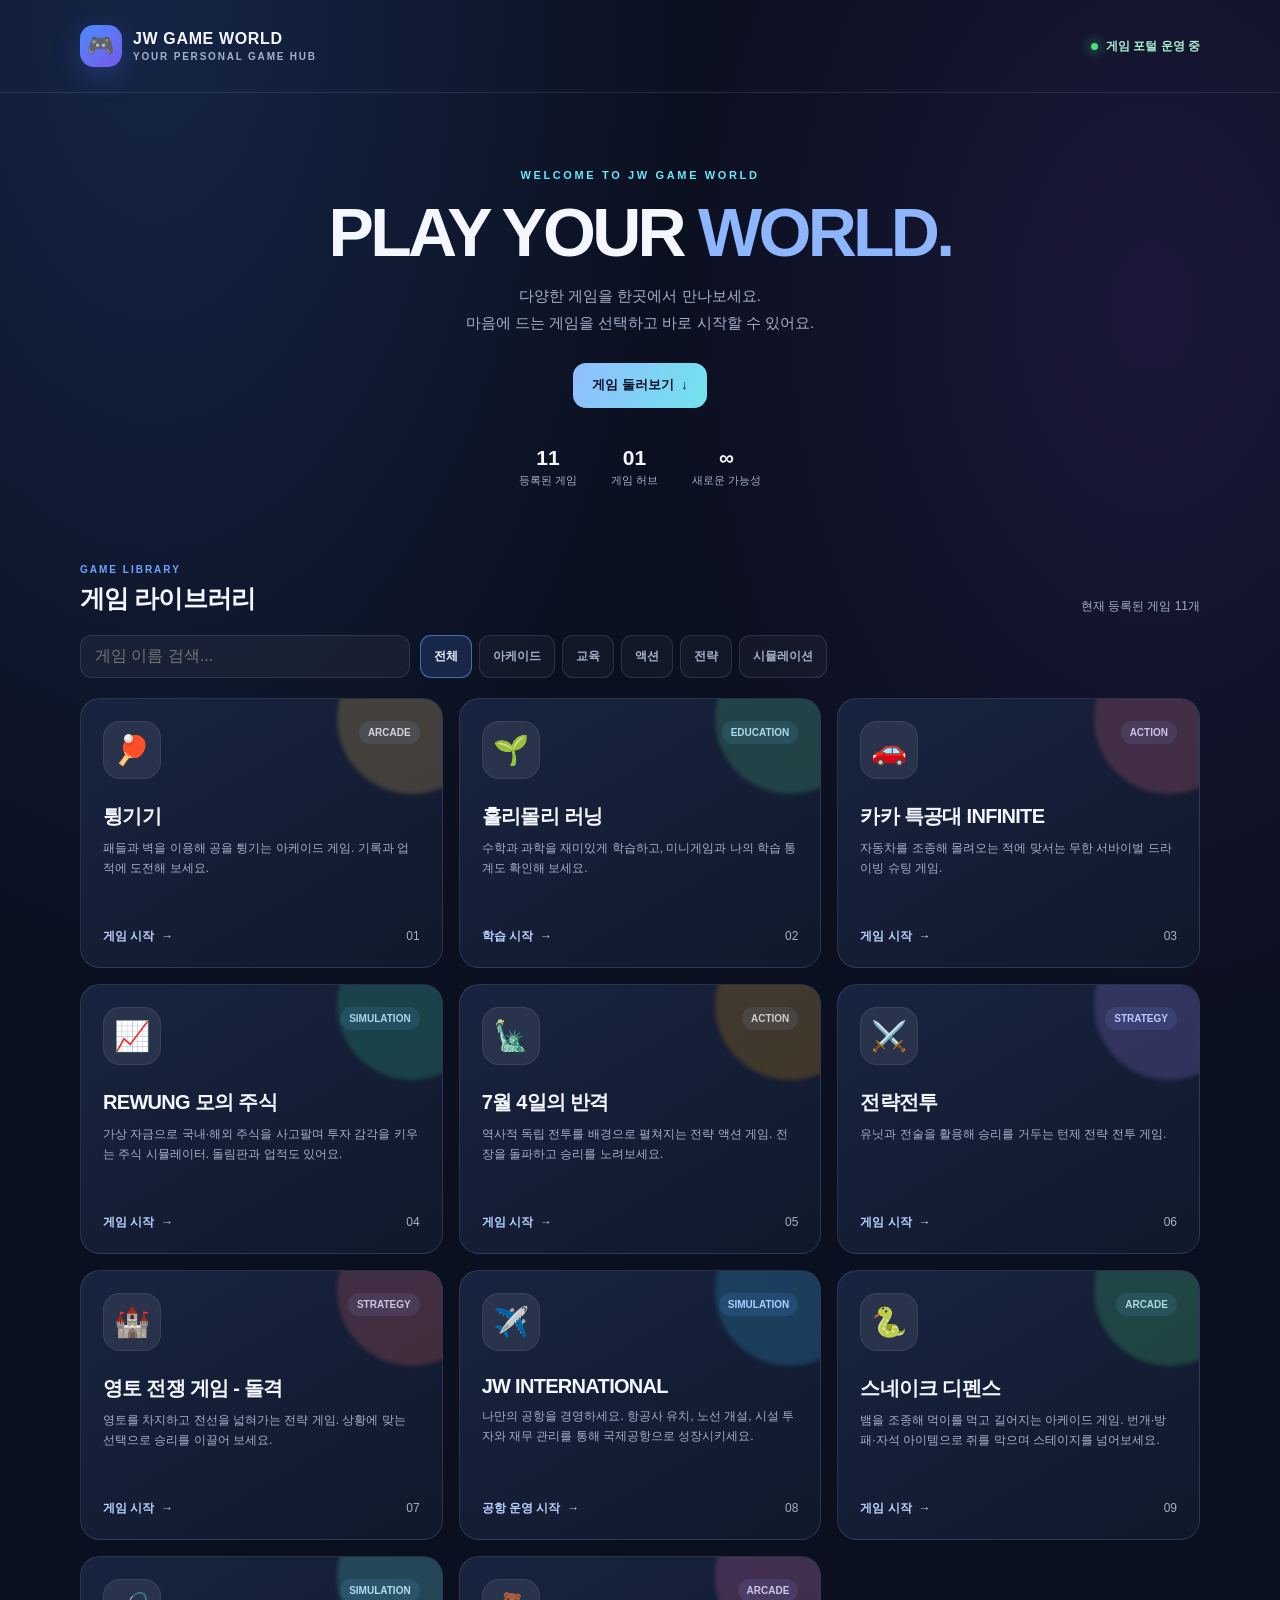
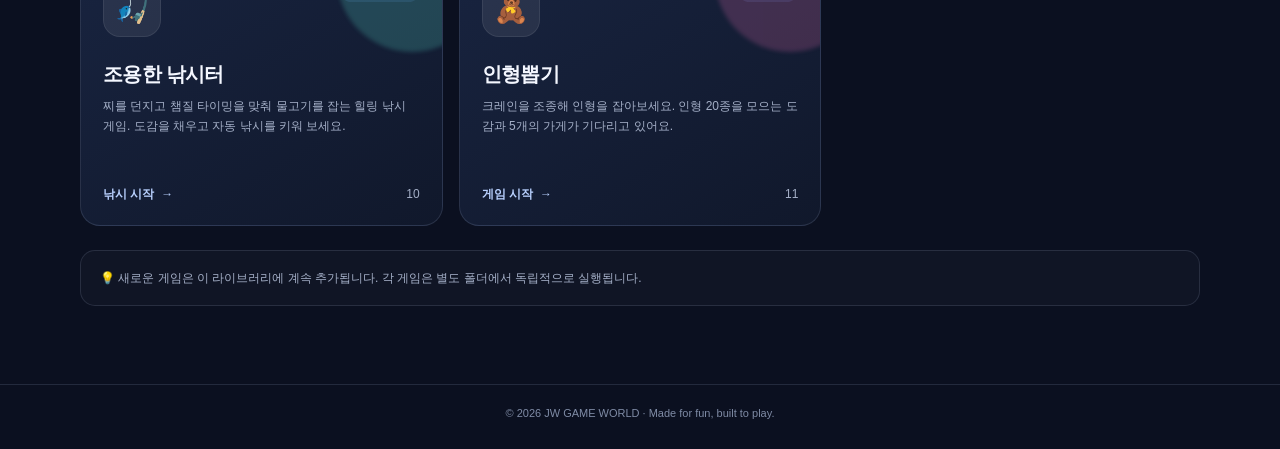
==== commit e271c0f3: "[Claude] 시작페이지에 인형뽑기 게임 카드 연결" ====
--- a/index.html
+++ b/index.html
@@ -88,6 +88,7 @@
     .airport .card-glow { background: #38bdf8; }
     .snake .card-glow { background: #4ade80; }
     .fishing .card-glow { background: #5eead4; }
+    .claw .card-glow { background: #f472b6; }
     .card-head { display: flex; align-items: flex-start; justify-content: space-between; gap: 12px; }
     .game-icon { display: grid; place-items: center; width: 58px; height: 58px; border-radius: 17px; font-size: 29px; background: rgba(255,255,255,.08); border: 1px solid rgba(255,255,255,.08); }
     .tag { padding: 6px 9px; border-radius: 999px; color: #c5d7ff; background: rgba(112,165,255,.13); font-size: 10px; font-weight: 800; }
@@ -139,7 +140,7 @@
         <a class="primary" href="#games">게임 둘러보기&nbsp; ↓</a>
       </div>
       <div class="stats" aria-label="게임 통계">
-        <div class="stat"><strong>10</strong><span>등록된 게임</span></div>
+        <div class="stat"><strong>11</strong><span>등록된 게임</span></div>
         <div class="stat"><strong>01</strong><span>게임 허브</span></div>
         <div class="stat"><strong>∞</strong><span>새로운 가능성</span></div>
       </div>
@@ -149,7 +150,7 @@
   <main class="wrap" id="games">
     <div class="section-top">
       <div><div class="section-kicker">GAME LIBRARY</div><h2>게임 라이브러리</h2></div>
-      <div class="section-note">현재 등록된 게임 10개</div>
+      <div class="section-note">현재 등록된 게임 11개</div>
     </div>
     <div class="toolbar">
       <input class="search" id="gameSearch" type="search" placeholder="게임 이름 검색..." aria-label="게임 이름 검색">
@@ -242,6 +243,14 @@
         <h3>조용한 낚시터</h3>
         <p>찌를 던지고 챔질 타이밍을 맞춰 물고기를 잡는 힐링 낚시 게임. 도감을 채우고 자동 낚시를 키워 보세요.</p>
         <div class="card-bottom"><span class="launch">낚시 시작 <span>→</span></span><span class="section-note">10</span></div>
+      </a>
+
+      <a class="game-card claw" href="./claw-machine/" data-category="arcade" data-name="인형뽑기 크레인 인형 도감 가게 아케이드 클로">
+        <span class="card-glow"></span>
+        <div class="card-head"><span class="game-icon">🧸</span><span class="tag">ARCADE</span></div>
+        <h3>인형뽑기</h3>
+        <p>크레인을 조종해 인형을 잡아보세요. 인형 20종을 모으는 도감과 5개의 가게가 기다리고 있어요.</p>
+        <div class="card-bottom"><span class="launch">게임 시작 <span>→</span></span><span class="section-note">11</span></div>
       </a>
     </div>
     <div class="empty" id="emptyState">검색 결과가 없어요. 다른 이름이나 카테고리를 선택해 보세요.</div>
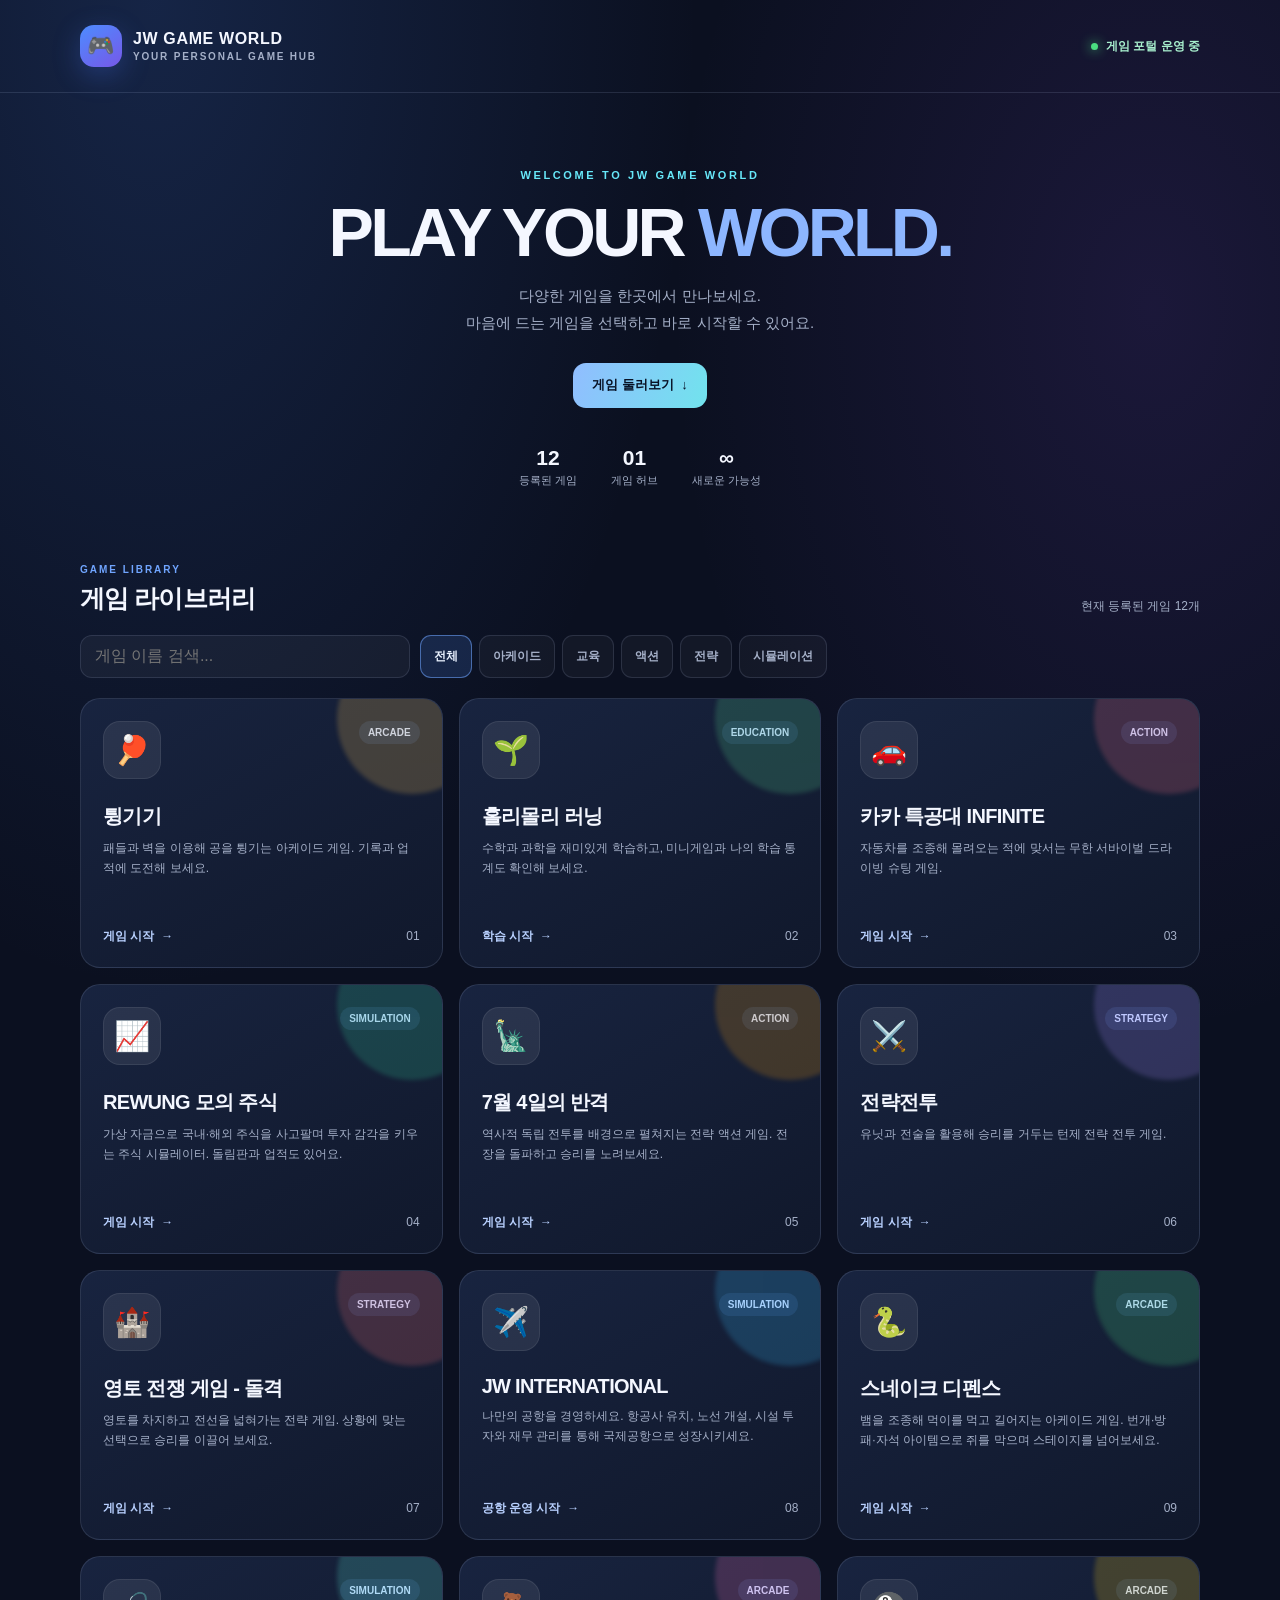
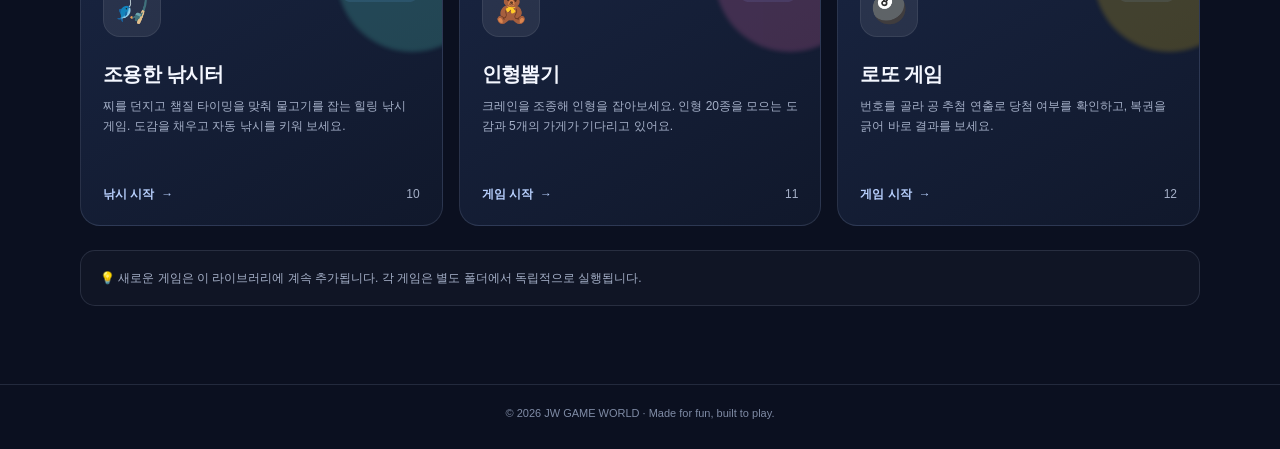
==== commit af2c5591: "[Claude] 시작페이지에 로또 게임 카드 추가 (등록 게임 12개)" ====
--- a/index.html
+++ b/index.html
@@ -89,6 +89,7 @@
     .snake .card-glow { background: #4ade80; }
     .fishing .card-glow { background: #5eead4; }
     .claw .card-glow { background: #f472b6; }
+    .lotto .card-glow { background: #facc15; }
     .card-head { display: flex; align-items: flex-start; justify-content: space-between; gap: 12px; }
     .game-icon { display: grid; place-items: center; width: 58px; height: 58px; border-radius: 17px; font-size: 29px; background: rgba(255,255,255,.08); border: 1px solid rgba(255,255,255,.08); }
     .tag { padding: 6px 9px; border-radius: 999px; color: #c5d7ff; background: rgba(112,165,255,.13); font-size: 10px; font-weight: 800; }
@@ -140,7 +141,7 @@
         <a class="primary" href="#games">게임 둘러보기&nbsp; ↓</a>
       </div>
       <div class="stats" aria-label="게임 통계">
-        <div class="stat"><strong>11</strong><span>등록된 게임</span></div>
+        <div class="stat"><strong>12</strong><span>등록된 게임</span></div>
         <div class="stat"><strong>01</strong><span>게임 허브</span></div>
         <div class="stat"><strong>∞</strong><span>새로운 가능성</span></div>
       </div>
@@ -150,7 +151,7 @@
   <main class="wrap" id="games">
     <div class="section-top">
       <div><div class="section-kicker">GAME LIBRARY</div><h2>게임 라이브러리</h2></div>
-      <div class="section-note">현재 등록된 게임 11개</div>
+      <div class="section-note">현재 등록된 게임 12개</div>
     </div>
     <div class="toolbar">
       <input class="search" id="gameSearch" type="search" placeholder="게임 이름 검색..." aria-label="게임 이름 검색">
@@ -251,6 +252,14 @@
         <h3>인형뽑기</h3>
         <p>크레인을 조종해 인형을 잡아보세요. 인형 20종을 모으는 도감과 5개의 가게가 기다리고 있어요.</p>
         <div class="card-bottom"><span class="launch">게임 시작 <span>→</span></span><span class="section-note">11</span></div>
+      </a>
+
+      <a class="game-card lotto" href="./lotto/" data-category="arcade" data-name="로또 게임 번호 추첨 복권 긁기 공 추첨 아케이드">
+        <span class="card-glow"></span>
+        <div class="card-head"><span class="game-icon">🎱</span><span class="tag">ARCADE</span></div>
+        <h3>로또 게임</h3>
+        <p>번호를 골라 공 추첨 연출로 당첨 여부를 확인하고, 복권을 긁어 바로 결과를 보세요.</p>
+        <div class="card-bottom"><span class="launch">게임 시작 <span>→</span></span><span class="section-note">12</span></div>
       </a>
     </div>
     <div class="empty" id="emptyState">검색 결과가 없어요. 다른 이름이나 카테고리를 선택해 보세요.</div>
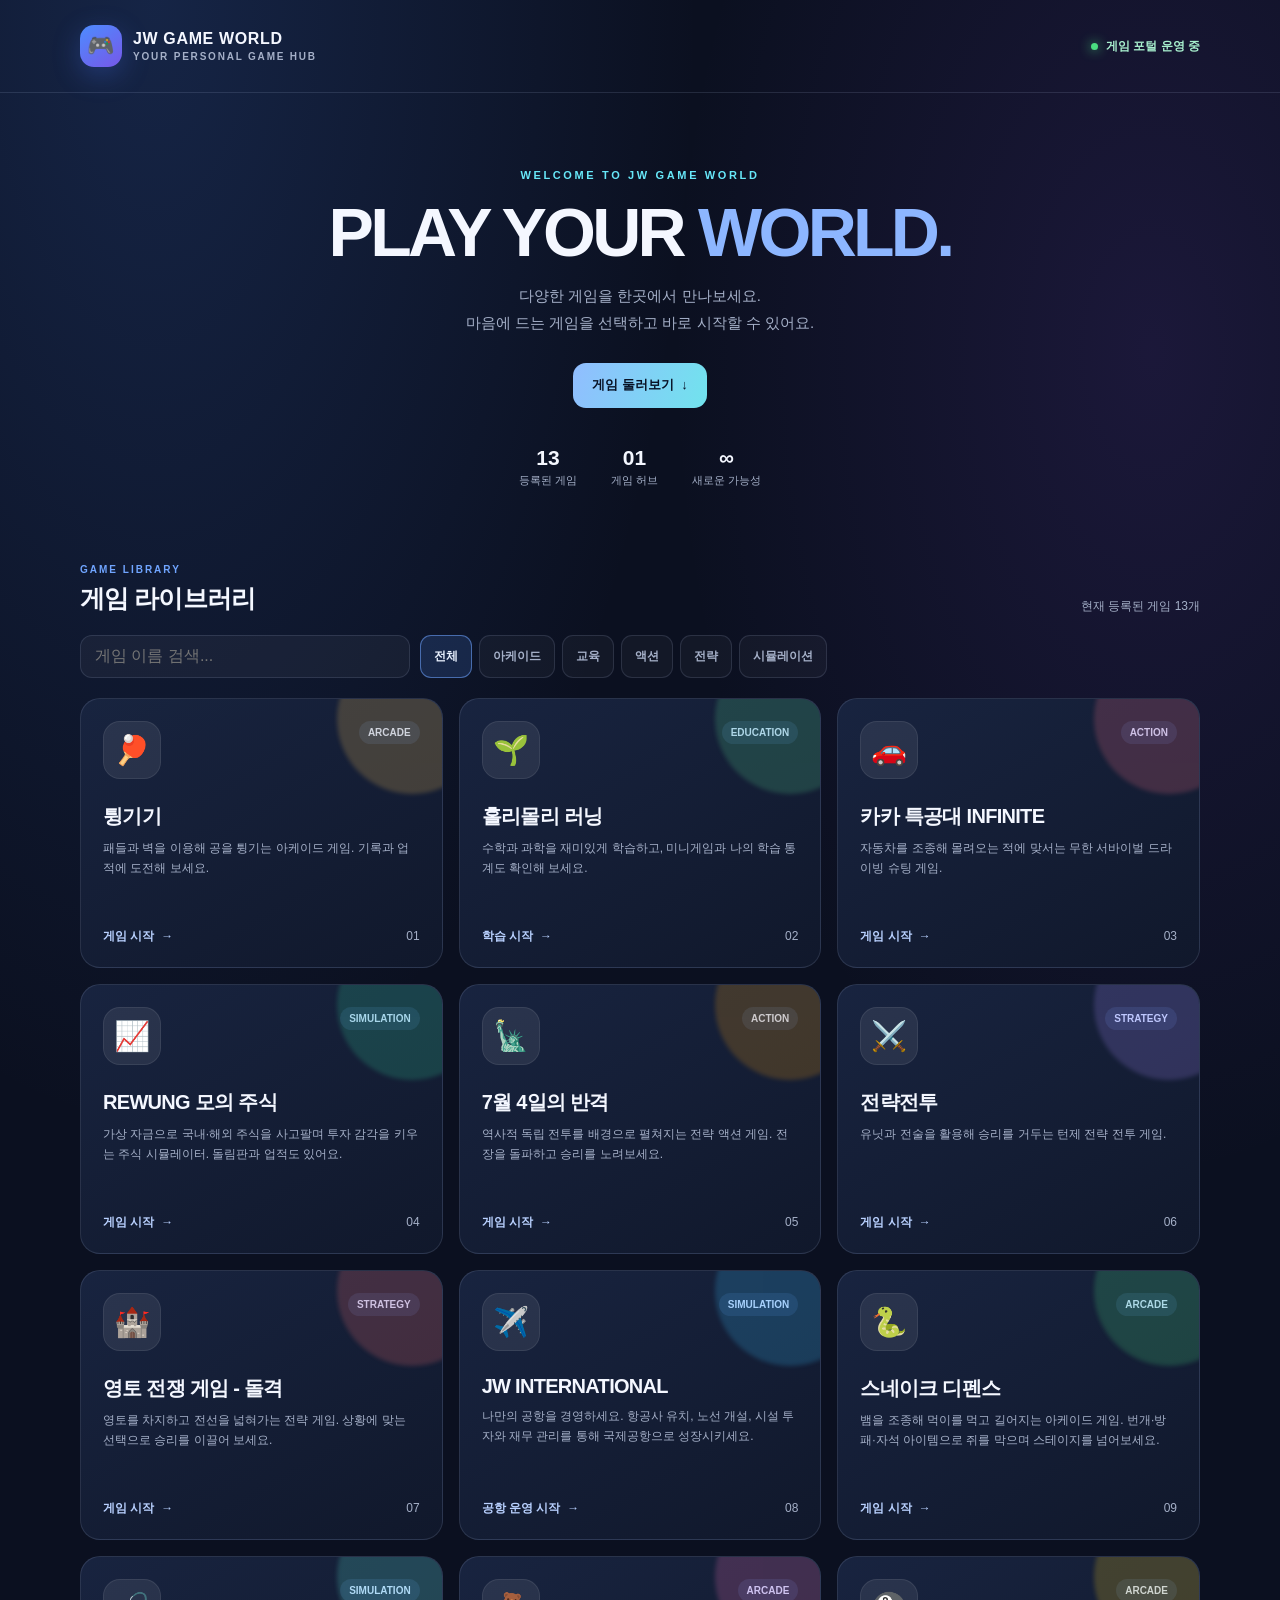
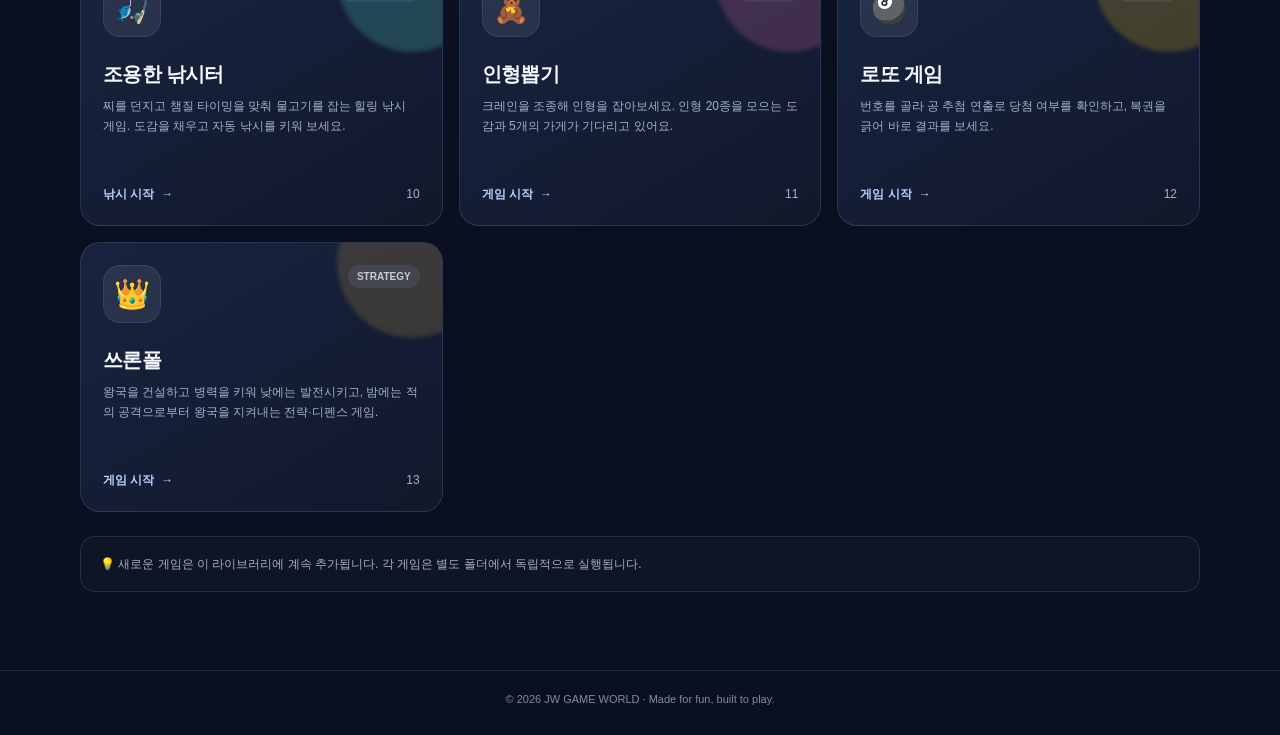
==== commit d72dcc28: "[Claude] 시작페이지에 쓰론폴 게임 카드 연결" ====
--- a/index.html
+++ b/index.html
@@ -85,6 +85,7 @@
     .independence .card-glow { background: #f59e0b; }
     .minitactics .card-glow { background: #a78bfa; }
     .territorywar .card-glow { background: #f87171; }
+    .throne .card-glow { background: #d4a64a; }
     .airport .card-glow { background: #38bdf8; }
     .snake .card-glow { background: #4ade80; }
     .fishing .card-glow { background: #5eead4; }
@@ -141,7 +142,7 @@
         <a class="primary" href="#games">게임 둘러보기&nbsp; ↓</a>
       </div>
       <div class="stats" aria-label="게임 통계">
-        <div class="stat"><strong>12</strong><span>등록된 게임</span></div>
+        <div class="stat"><strong>13</strong><span>등록된 게임</span></div>
         <div class="stat"><strong>01</strong><span>게임 허브</span></div>
         <div class="stat"><strong>∞</strong><span>새로운 가능성</span></div>
       </div>
@@ -151,7 +152,7 @@
   <main class="wrap" id="games">
     <div class="section-top">
       <div><div class="section-kicker">GAME LIBRARY</div><h2>게임 라이브러리</h2></div>
-      <div class="section-note">현재 등록된 게임 12개</div>
+      <div class="section-note">현재 등록된 게임 13개</div>
     </div>
     <div class="toolbar">
       <input class="search" id="gameSearch" type="search" placeholder="게임 이름 검색..." aria-label="게임 이름 검색">
@@ -260,6 +261,14 @@
         <h3>로또 게임</h3>
         <p>번호를 골라 공 추첨 연출로 당첨 여부를 확인하고, 복권을 긁어 바로 결과를 보세요.</p>
         <div class="card-bottom"><span class="launch">게임 시작 <span>→</span></span><span class="section-note">12</span></div>
+      </a>
+
+      <a class="game-card throne" href="./throne/" data-category="strategy" data-name="쓰론폴 throne fall 왕국 건설 군대 방어 디펜스 경영 낮 밤">
+        <span class="card-glow"></span>
+        <div class="card-head"><span class="game-icon">👑</span><span class="tag">STRATEGY</span></div>
+        <h3>쓰론폴</h3>
+        <p>왕국을 건설하고 병력을 키워 낮에는 발전시키고, 밤에는 적의 공격으로부터 왕국을 지켜내는 전략·디펜스 게임.</p>
+        <div class="card-bottom"><span class="launch">게임 시작 <span>→</span></span><span class="section-note">13</span></div>
       </a>
     </div>
     <div class="empty" id="emptyState">검색 결과가 없어요. 다른 이름이나 카테고리를 선택해 보세요.</div>
